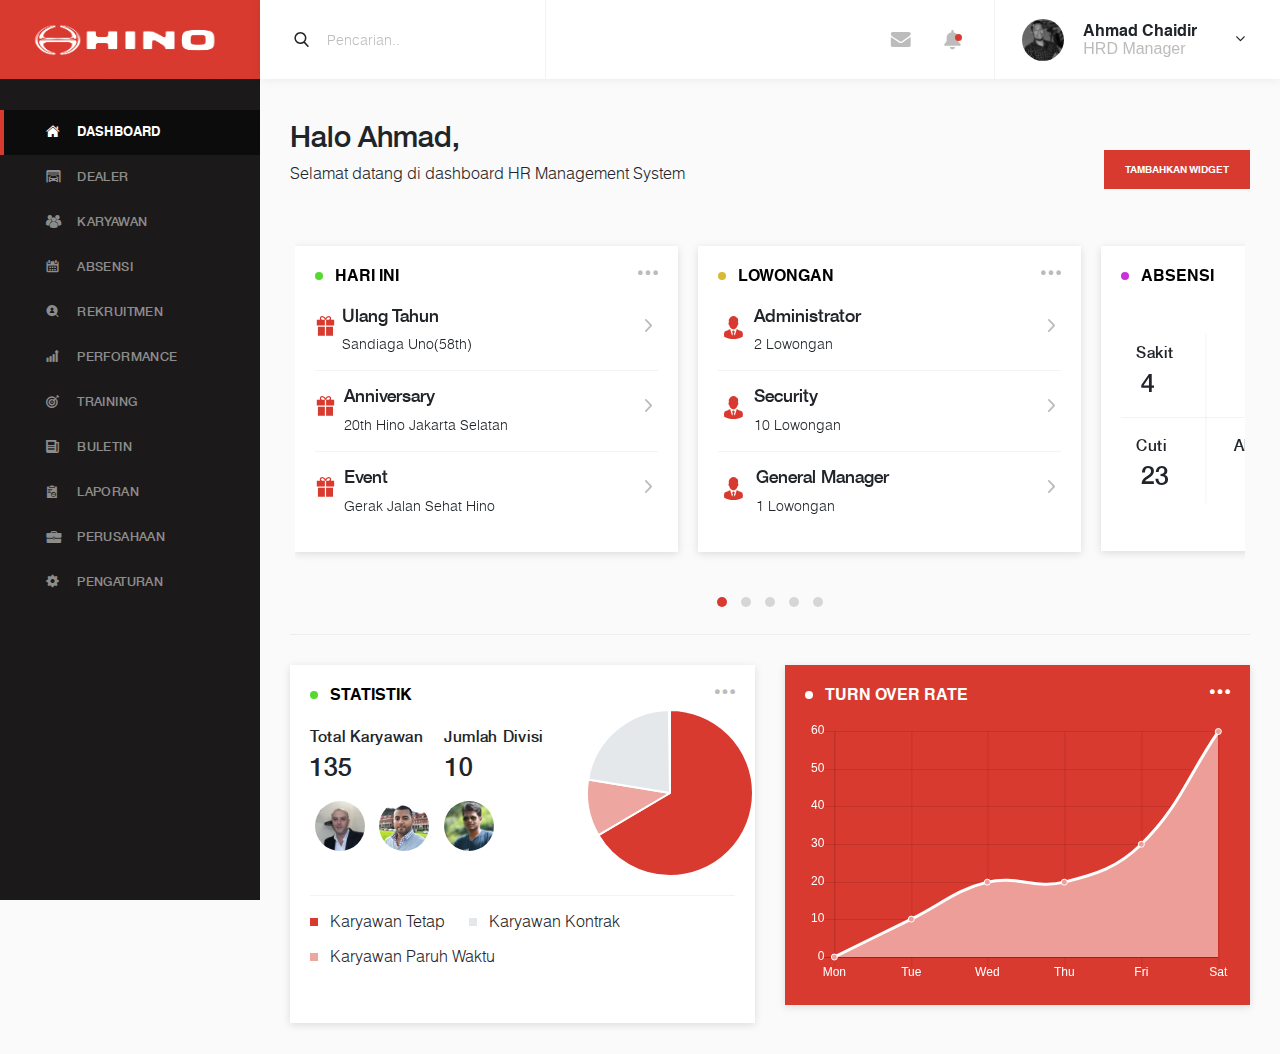
==== index.html @ 0cad71c5 "adding project" ====
<!DOCTYPE html>
<html lang="en">
<head>
    <meta charset="UTF-8">
    <meta name="viewport" content="width=device-width, initial-scale=1.0">
    <meta http-equiv="X-UA-Compatible" content="ie=edge">
    <title>Admin Panel | Hino</title>

    <!-- Fonts -->
    <link rel="stylesheet" href="fonts/fonttello/css/fontello.css">
    <link rel="stylesheet" href="fonts/helveticaBold/helveticabold.css">
    <link rel="stylesheet" href="fonts/helveticaMedium/helveticamedium.css">
    <link rel="stylesheet" href="fonts/helveticaLight/helveticalight.css">

    <!-- Style -->
    <link rel="stylesheet" href="vendor/font-awesome/css/font-awesome.min.css">
    <link rel="stylesheet" href="vendor/themify-icons/css/themify-icons.css">
    <link rel="stylesheet" href="vendor/bootstrap/css/bootstrap.min.css">
    <link rel="stylesheet" href="https://cdnjs.cloudflare.com/ajax/libs/OwlCarousel2/2.2.1/assets/owl.carousel.min.css">
    <link rel="stylesheet" href="https://cdnjs.cloudflare.com/ajax/libs/OwlCarousel2/2.2.1/assets/owl.theme.default.min.css">
    <link rel="stylesheet" href="css/style.css">
    
    <!-- JS -->
    <script src="vendor/jquery/jquery.min.js"></script>
    <script src="vendor/popper/popper.min.js"></script>
    <script src="vendor/bootstrap/js/bootstrap.min.js"></script>
    <script src="vendor/chartjs/Chart.bundle.min.js"></script>
    <script src="vendor/chartjs/Chart.min.js"></script>
    <script src="https://cdnjs.cloudflare.com/ajax/libs/OwlCarousel2/2.2.1/owl.carousel.min.js"></script>
    <script src="js/hino.js"></script>
    
</head>
<body>

    <!-- Sidebar -->

    <aside class="sidebar">
        <header class="sidebar-header">
            <span class="logo">
                <a href="#"><img src="img/logo.png" alt="logo"></a>
            </span>
        </header>
        
        <nav class="sidebar-navigation">
            <ul class="menu">

                <li class="menu-item ">
                    <a href="" class="menu-link active">
                        <span class="icon-dashboardicon-"></span>
                        <span class="title">Dashboard</span>
                    </a>
                </li>

                <li class="menu-item">
                    <a href="dealer.html" class="menu-link">
                        <span class="icon-dealericon-"></span>
                        <span class="title">Dealer</span>
                    </a>
                </li>

                <li class="menu-item">
                    <a href="karyawan.html" class="menu-link">
                        <span class="icon-karyawanicon-"></span>
                        <span class="title">Karyawan</span>
                    </a>
                </li>

                <li class="menu-item">
                    <a href="absensi.html" class="menu-link">
                        <span class="icon-absensiicon-"></span>
                        <span class="title">Absensi</span>
                    </a>
                </li>

                <li class="menu-item">
                    <a href="" class="menu-link">
                        <span class="icon-rekrutmenicon-"></span>
                        <span class="title">Rekruitmen</span>
                    </a>
                </li>

                <li class="menu-item">
                    <a href="" class="menu-link">
                        <span class="icon-performanceicon-"></span>
                        <span class="title">Performance</span>
                    </a>
                </li>

                <li class="menu-item">
                    <a href="training.html" class="menu-link">
                        <span class="icon-trainingicon-"></span>
                        <span class="title">Training</span>
                    </a>
                </li>

                <li class="menu-item">
                    <a href="" class="menu-link">
                        <span class="icon-buletinicon-"></span>
                        <span class="title">Buletin</span>
                    </a>
                </li>

                <li class="menu-item">
                    <a href="" class="menu-link">
                        <span class="icon-laporanicon-"></span>
                        <span class="title">Laporan</span>
                    </a>
                </li>

                <li class="menu-item">
                    <a href="" class="menu-link">
                        <span class="icon-perusahaanicon-"></span>
                        <span class="title">Perusahaan</span>
                    </a>
                </li>

                <li class="menu-item">
                    <a href="" class="menu-link">
                        <span class="icon-pengaturanicon-"></span>
                        <span class="title">Pengaturan</span>
                    </a>
                </li>
            </ul>
        </nav>
    </aside>
    <!-- END Sidebar -->

    <!-- Topbar -->
    <header class="topbar">

        <div class="topbar-left">
            <div class="topbar-search d-none d-md-block">
                <i class="searchicon-"></i>
                <input type="text" placeholder="Pencarian.." class="input-search">
            </div>
            <div class="topbar-divider"></div>
        </div>

        <div class="topbar-right">
            <!-- avatar -->
            <div class="box-avatar" style="cursor:pointer" onclick="toggleNav()">
                <!-- <span style="cursor:pointer" onclick="openNav()"></span> -->
                <img class="avatar" src="img/avatar/1.jpg" alt="...">
                <span class="avatar-name">Ahmad Chaidir</span>
                <span class="avatar-job">HRD Manager</span>
                
                <span class="topbar-btn" id="dropdownMenuButton" data-toggle="dropdown" aria-haspopup="true" aria-expanded="false">
                    <i class="fa fa-angle-down arrow"></i>
                </span>

            </div>

            <div class="topbar-divider"></div>            
            <ul class="topbar-btns">
                <!-- message -->
                <li class="dropdown">
                    <span class="topbar-btn" id="dropdownMenuButton" data-toggle="dropdown" aria-haspopup="true" aria-expanded="false">
                        <i class="icon-mailicon- icon-mail"></i>
                        <div class="dropdown-menu" aria-labelledby="dropdownMenuButton">
                            <a class="dropdown-item" href="#">Action</a>
                            <a class="dropdown-item" href="#">Another action</a>
                            <a class="dropdown-item" href="#">Something else here</a>
                        </div>
                    </span>
                </li>
                
                <!-- notif -->
                <li class="dropdown">
                    <span class="topbar-btn has-new " id="dropdownMenuButton" data-toggle="dropdown" aria-haspopup="true" aria-expanded="false">
                        <i class="icon-notificationicon- icon-notif"></i>
                        <div class="dropdown-menu" aria-labelledby="dropdownMenuButton">
                            <a class="dropdown-item" href="#">Action</a>
                            <a class="dropdown-item" href="#">Another action</a>
                            <a class="dropdown-item" href="#">Something else here</a>
                        </div>
                    </span>
                </li>
            </ul>
        </div>
    </header>
    <!-- END Topbar -->
    <!-- Main Container -->

    <main class="main-container">
        <div class="main-content">
            <div class="row">

                <div class="col-md-9">
                    <h1 class="title-name">Halo Ahmad,</h1>
                    <p class="title-welcome">Selamat datang di dashboard HR Management System</p>
                </div>
                <div class="col-md-3 text-right">
                    <button class="btn btn-w-md btn-danger ">Tambahkan Widget</button>
                </div>

            <div id="owl-demo" class="owl-carousel owl-theme variable-width">
                
                <div class="item" style="width:383px">
                    <div class="card">
                        <header class="card-header">
                            <h4 class="card-title">Hari Ini</h4>
                            <span class="dot-header-1"></span>
                            <ul class="card-controls">
                                <li class="dropdown">
                                    <a data-toggle="dropdown" href="#"><i class="ti-more-alt more-alt"></i></a>
                                </li>
                            </ul>
                        </header>

                        <div class="card-body">
                            
                            <div class="card-body-content flexbox">
                                <i class="icon-birthdayicon- icon-birthday"></i>
                                    <div class="title-content">
                                        <h4 class="title-event-content">Ulang Tahun</h4>
                                        <p class="title-name-content">Sandiaga Uno(58th)</p>
                                    </div>
                                    <div class="text-right">
                                        <i class="icon-arrowicon- arrow-icon"></i>
                                    </div>
                            </div>
                            <div class="divider-2"></div>

                            <div class="card-body-content flexbox">
                                <i class="icon-birthdayicon- icon-birthday"></i>
                                    <div class="title-content-2">
                                        <h4 class="title-event-content">Anniversary</h4>
                                        <p class="title-name-content">20th Hino Jakarta Selatan</p>
                                    </div>
                                    <div class="text-right">
                                        <i class="icon-arrowicon- arrow-icon"></i>
                                    </div>
                            </div>
                            <div class="divider-2"></div>

                            <div class="card-body-content flexbox">
                                <i class="icon-birthdayicon- icon-birthday"></i>
                                    <div class="title-content-3">
                                        <h4 class="title-event-content">Event</h4>
                                        <p class="title-name-content">Gerak Jalan Sehat Hino</p>
                                    </div>
                                    <div class="text-right">
                                        <i class="icon-arrowicon- arrow-icon"></i>
                                    </div>
                            </div>
                        </div>
                    </div>
                </div>

                <div class="item" style="width:383px">
                    <div class="card">
                        <header class="card-header">
                            <h4 class="card-title">Lowongan</h4>
                            <span class="dot-header-2"></span>
                            <ul class="card-controls">
                                <li class="dropdown">
                                    <a data-toggle="dropdown" href="#"><i class="ti-more-alt more-alt"></i></a>
                                </li>
                            </ul>
                        </header>
                        <div class="card-body">

                            <div class="card-body-content flexbox">
                                <i class="icon-humanicon- icon-admin"></i>
                                    <div class="title-content-4">
                                        <h4 class="title-event-content">Administrator</h4>
                                        <p class="title-name-content">2 Lowongan</p>
                                    </div>
                                    <div class="text-right">
                                        <i class="icon-arrowicon- arrow-icon"></i>
                                    </div>
                            </div>
                            <div class="divider-2"></div>

                            <div class="card-body-content flexbox">
                                <i class="icon-humanicon- icon-admin"></i>
                                    <div class="title-content-5">
                                        <h4 class="title-event-content">Security</h4>
                                        <p class="title-name-content">10 Lowongan</p>
                                    </div>
                                    <div class="text-right">
                                        <i class="icon-arrowicon- arrow-icon"></i>
                                    </div>
                            </div>
                            <div class="divider-2"></div>

                            <div class="card-body-content flexbox">
                                    <i class="icon-humanicon- icon-admin"></i>
                                        <div class="title-content-6">
                                            <h4 class="title-event-content">General Manager</h4>
                                            <p class="title-name-content">1 Lowongan</p>
                                        </div>
                                        <div class="text-right">
                                            <i class="icon-arrowicon- arrow-icon"></i>
                                        </div>
                                </div>

                        </div>
                    </div>
                </div>

                <div class="item" style="width:210px">
                    <div class="card">
                        <header class="card-header">
                            <h4 class="card-title">Absensi</h4>
                            <span class="dot-header-3"></span>
                            <ul class="card-controls">
                                <li class="dropdown">
                                    <a data-toggle="dropdown" href="#"><i class="ti-more-alt more-alt"></i></a>
                                </li>
                            </ul>
                        </header>

                        <div class="card-body">
                            <div class="content-absen">
                                <!-- up -->
                                    <div class="box-up">
                                        <p class="text-absen">Sakit</p>
                                        <p class="text-absen">Izin</p>
                                    </div>

                                    <div class="box-value">
                                        <h4 class="text-value">4</h4>
                                        <h4 class="text-value">9</h4>
                                    </div>

                                    <div class="border-1"></div>
                                    <div class="border-2"></div>
                                <!-- down -->
                                    <div class="box-up">
                                        <p class="text-absen">Cuti</p>
                                        <p class="text-absen">Alpha</p>
                                    </div>

                                    <div class="box-value">
                                        <h4 class="text-value">23</h4>
                                        <h4 class="text-value">0</h4>
                                    </div>

                                    
                                
                            </div>
                        </div>
                    </div>
                </div>

                <div class="item" style="width:383px">
                    <div class="card">
                        <header class="card-header">
                            <h4 class="card-title">Hari Ini</h4>
                            <span class="dot-header-1"></span>
                            <ul class="card-controls">
                                <li class="dropdown">
                                    <a data-toggle="dropdown" href="#"><i class="ti-more-alt more-alt"></i></a>
                                </li>
                            </ul>
                        </header>

                        <div class="card-body">
                            
                            <div class="card-body-content flexbox">
                                <i class="icon-birthdayicon- icon-birthday"></i>
                                    <div class="title-content">
                                        <h4 class="title-event-content">Ulang Tahun</h4>
                                        <p class="title-name-content">Sandiaga Uno(58th)</p>
                                    </div>
                                    <div class="text-right">
                                        <i class="icon-arrowicon- arrow-icon"></i>
                                    </div>
                            </div>
                            <div class="divider-2"></div>

                            <div class="card-body-content flexbox">
                                <i class="icon-birthdayicon- icon-birthday"></i>
                                    <div class="title-content-2">
                                        <h4 class="title-event-content">Anniversary</h4>
                                        <p class="title-name-content">20th Hino Jakarta Selatan</p>
                                    </div>
                                    <div class="text-right">
                                        <i class="icon-arrowicon- arrow-icon"></i>
                                    </div>
                            </div>
                            <div class="divider-2"></div>

                            <div class="card-body-content flexbox">
                                <i class="icon-birthdayicon- icon-birthday"></i>
                                    <div class="title-content-3">
                                        <h4 class="title-event-content">Event</h4>
                                        <p class="title-name-content">Gerak Jalan Sehat Hino</p>
                                    </div>
                                    <div class="text-right">
                                        <i class="icon-arrowicon- arrow-icon"></i>
                                    </div>
                            </div>
                        </div>
                    </div>
                </div>

                <div class="item" style="width:383px">
                        <div class="card">
                            <header class="card-header">
                                <h4 class="card-title">Lowongan</h4>
                                <span class="dot-header-2"></span>
                                <ul class="card-controls">
                                    <li class="dropdown">
                                        <a data-toggle="dropdown" href="#"><i class="ti-more-alt more-alt"></i></a>
                                    </li>
                                </ul>
                            </header>
                            <div class="card-body">
    
                                <div class="card-body-content flexbox">
                                    <i class="icon-humanicon- icon-admin"></i>
                                        <div class="title-content-4">
                                            <h4 class="title-event-content">Administrator</h4>
                                            <p class="title-name-content">2 Lowongan</p>
                                        </div>
                                        <div class="text-right">
                                            <i class="icon-arrowicon- arrow-icon"></i>
                                        </div>
                                </div>
                                <div class="divider-2"></div>
    
                                <div class="card-body-content flexbox">
                                    <i class="icon-humanicon- icon-admin"></i>
                                        <div class="title-content-5">
                                            <h4 class="title-event-content">Security</h4>
                                            <p class="title-name-content">10 Lowongan</p>
                                        </div>
                                        <div class="text-right">
                                            <i class="icon-arrowicon- arrow-icon"></i>
                                        </div>
                                </div>
                                <div class="divider-2"></div>
    
                                <div class="card-body-content flexbox">
                                        <i class="icon-humanicon- icon-admin"></i>
                                            <div class="title-content-6">
                                                <h4 class="title-event-content">General Manager</h4>
                                                <p class="title-name-content">1 Lowongan</p>
                                            </div>
                                            <div class="text-right">
                                                <i class="icon-arrowicon- arrow-icon"></i>
                                            </div>
                                    </div>
    
                            </div>
                        </div>
                    </div>


                    <div class="item" style="width:210px">
                        <div class="card">
                            <header class="card-header">
                                <h4 class="card-title">Absensi</h4>
                                <span class="dot-header-3"></span>
                                <ul class="card-controls">
                                    <li class="dropdown">
                                        <a data-toggle="dropdown" href="#"><i class="ti-more-alt more-alt"></i></a>
                                    </li>
                                </ul>
                            </header>
    
                            <div class="card-body">

                                <div class="content-absen">
                                    <!-- up -->
                                        <div class="box-up">
                                            <p class="text-absen">Sakit</p>
                                            <p class="text-absen">Izin</p>
                                        </div>
    
                                        <div class="box-value">
                                            <h4 class="text-value">4</h4>
                                            <h4 class="text-value">9</h4>
                                        </div>
    
                                        <div class="border-1"></div>
                                        <div class="border-2"></div>
                                    <!-- down -->
                                        <div class="box-up">
                                            <p class="text-absen">Cuti</p>
                                            <p class="text-absen">Alpha</p>
                                        </div>
    
                                        <div class="box-value">
                                            <h4 class="text-value">23</h4>
                                            <h4 class="text-value">0</h4>
                                        </div>
    
                                </div>
                                
                            </div>
                        </div>
                    </div>

            </div>

                <div class="col-lg-12">
                    <div class="divider"></div>
                </div>

                <!--
          |‒‒‒‒‒‒‒‒‒‒‒‒‒‒‒‒‒‒‒‒‒‒‒‒‒‒‒‒‒‒‒‒‒‒‒‒‒‒‒‒‒‒‒‒‒‒‒‒‒‒‒‒‒‒‒‒‒‒‒‒‒‒‒‒‒‒‒‒‒‒‒‒‒‒
          | Pie chart
          |‒‒‒‒‒‒‒‒‒‒‒‒‒‒‒‒‒‒‒‒‒‒‒‒‒‒‒‒‒‒‒‒‒‒‒‒‒‒‒‒‒‒‒‒‒‒‒‒‒‒‒‒‒‒‒‒‒‒‒‒‒‒‒‒‒‒‒‒‒‒‒‒‒‒
          !-->
          <div class="col-lg-6">
                <div class="card">
                    <header class="card-header">
                        <h4 class="card-title">Statistik</h4>
                        <span class="dot-header-1"></span>
                        <ul class="card-controls">
                            <li class="dropdown">
                                <a data-toggle="dropdown" href="#"><i class="ti-more-alt more-alt"></i></a>
                            </li>
                        </ul>
                    </header>
    
                <div class="card-body">
                    
                        <div class="content-stat">
                            <!-- up -->
                                <div class="box-stat">
                                    <p class="text-stat">Total Karyawan</p>
                                    <p class="text-stat">Jumlah Divisi</p>
                                </div>

                                <div class="box-value-stat">
                                    <h4 class="stat-value">135</h4>
                                    <h4 class="stat-value">10</h4>
                                    <canvas class="mx-auto" id="chart-pie" width="180" height="180"></canvas>
                                </div>
                                <img src="img/avatar/3.jpg" alt="" class="avatar-card">
                                <img src="img/avatar/4.jpg" alt="" class="avatar-card">
                                <img src="img/avatar/2.jpg" alt="" class="avatar-card">          
                        </div>
                        
                        <div class="divider-3"></div>
                        <div class="stat-footer">
                            <span class="dot-header-5"></span> <span class="text-footer-stat">Karyawan Tetap</span>
                            <span class="dot-header-7"></span> <span class="text-footer-stat">Karyawan Kontrak</span>
                        
                            <p class="dot-header-6"></p> <p class="text-footer-stat-2">Karyawan Paruh Waktu</p>
                        </div>
                        

                </div>
            </div>
        </div>

        <div class="col-lg-6">
            <div class="card card-inverse card-danger">
                <header class="card-header">
                    <h4 class="card-title">Turn Over Rate</h4>
                    <span class="dot-header-4"></span>
                    <ul class="card-controls">
                        <li class="dropdown">
                            <a data-toggle="dropdown" href="#"><i class="ti-more-alt more-alt"></i></a>
                        </li>
                    </ul>
                </header>

                <div class="card-body">
                <canvas id="chart-area-1" width="408" height="250"></canvas>
                </div>
            </div>
        </div>

        <div class="col-md-6">
        <div id="mySidenav" class="sidenav">
            <!-- <a href="javascript:void(0)" class="closebtn" onclick="closeNav()">&times;</a> -->
           
                <div class="header-action clean-padding border-bottom">
                    <nav class="nav">
                        <a class="nav-link nav-link-qv" href="#">Tugas</a>
                        <a class="nav-link nav-link-qv active" href="#">Riwayat</a>
                    </nav>
                </div>

                <div class="content-qv">
                    <img src="img/avatar/3.jpg" alt="" class="avatar-card">
                    <span>Muhammad<span>mengajukan</span></span>
                    <p>2 jam lalu</p>
                </div>
        </div>
    </div>
          

            </div>
        </div>
    </main>

    

    <!-- End Container -->

    <script>

        // ==============================================
        // Pie chart
        //
        new Chart($("#chart-pie"), {
          type: 'pie',

          // Data
          //
          data: {
            datasets: [
              {
                data: [300, 50, 100],
                backgroundColor: [
                  '#d93a2f',
                  '#eea6a1',
                  '#e5e8eb'
                ]
              }]
          },

          // Options
          //
          options: {
            responsive: false
          }
        });

        // ==============================================
        // Area chart 1
        //
        new Chart($("#chart-area-1"), {
          type: 'line',

          // Data
          //
          data: {
            labels: ["Mon", "Tue", "Wed", "Thu", "Fri", "Sat"],
            
            datasets: [
              {
                label: "Revenue",
                backgroundColor: "#ed9e99",
                borderWidth: 0,
                borderColor: "#fff",
                data: [0, 10, 20, 20, 30, 60]
              }
            ]
          },

          // Options
          //
          options: {
            legend: {
              display: false
            },
            scales: {
            yAxes: [{
                ticks: {
                    beginAtZero:true,
                    fontColor: 'white'
                },
            }],
          xAxes: [{
                ticks: {
                    fontColor: 'white'
                },
            }]
        } 
          }
        });
    
    </script>

<script>
    // function openNav() {
    //     document.getElementById("mySidenav").style.right = "0";
    // }
    
    // function closeNav() {
    //     document.getElementById("mySidenav").style.right = "-284px";
    // }
    function toggleNav(){
        var target = $('.sidenav');
        if(target.hasClass('open')){
            target.removeClass('open');
        }else{
            target.addClass('open');
        }
    }
    </script>
</body>
</html>
---- fonts/fonttello/css/fontello.css ----
@font-face {
  font-family: 'fontello';
  src: url('../font/fontello.eot?33341212');
  src: url('../font/fontello.eot?33341212#iefix') format('embedded-opentype'),
       url('../font/fontello.woff2?33341212') format('woff2'),
       url('../font/fontello.woff?33341212') format('woff'),
       url('../font/fontello.ttf?33341212') format('truetype'),
       url('../font/fontello.svg?33341212#fontello') format('svg');
  font-weight: normal;
  font-style: normal;
}
/* Chrome hack: SVG is rendered more smooth in Windozze. 100% magic, uncomment if you need it. */
/* Note, that will break hinting! In other OS-es font will be not as sharp as it could be */
/*
@media screen and (-webkit-min-device-pixel-ratio:0) {
  @font-face {
    font-family: 'fontello';
    src: url('../font/fontello.svg?33341212#fontello') format('svg');
  }
}
*/
 
 [class$="icon-"]:before, [class*="icon- "]:before {
  font-family: "fontello";
  font-style: normal;
  font-weight: normal;
  speak: none;
 
  display: inline-block;
  text-decoration: inherit;
  width: 1em;
  margin-right: .2em;
  text-align: center;
  /* opacity: .8; */
 
  /* For safety - reset parent styles, that can break glyph codes*/
  font-variant: normal;
  text-transform: none;
 
  /* fix buttons height, for twitter bootstrap */
  line-height: 1em;
 
  /* Animation center compensation - margins should be symmetric */
  /* remove if not needed */
  margin-left: .2em;
 
  /* you can be more comfortable with increased icons size */
  /* font-size: 120%; */
 
  /* Font smoothing. That was taken from TWBS */
  -webkit-font-smoothing: antialiased;
  -moz-osx-font-smoothing: grayscale;
 
  /* Uncomment for 3D effect */
  /* text-shadow: 1px 1px 1px rgba(127, 127, 127, 0.3); */
}
 
.icon-arrowdownicon-:before { content: '\e800'; } /* '' */
.icon-filtericon-:before { content: '\e801'; } /* '' */
.icon-humanicon-:before { content: '\e802'; } /* '' */
.icon-buletinicon-:before { content: '\e803'; } /* '' */
.icon-dashboardicon-:before { content: '\e804'; } /* '' */
.icon-birthdayicon-:before { content: '\e805'; } /* '' */
.icon-moreicon-:before { content: '\e806'; } /* '' */
.icon-performanceicon-:before { content: '\e807'; } /* '' */
.icon-pengaturanicon-:before { content: '\e808'; } /* '' */
.icon-perusahaanicon-:before { content: '\e809'; } /* '' */
.icon-trainingicon-:before { content: '\e80a'; } /* '' */
.icon-notificationicon-:before { content: '\e80b'; } /* '' */
.searchicon-:before { content: '\e80c'; } /* '' */
.icon-arrowicon-:before { content: '\e80d'; } /* '' */
.icon-karyawanicon-:before { content: '\e80e'; } /* '' */
.icon-mailicon-:before { content: '\e80f'; } /* '' */
.icon-rekrutmenicon-:before { content: '\e810'; } /* '' */
.icon-eventicon-:before { content: '\e811'; } /* '' */
.icon-absensiicon-:before { content: '\e812'; } /* '' */
.icon-laporanicon-:before { content: '\e813'; } /* '' */
.icon-dealericon-:before { content: '\e814'; } /* '' */
---- fonts/helveticaBold/helveticabold.css ----
/*! Generated by Font Squirrel (https://www.fontsquirrel.com) on February 13, 2018 */



@font-face {
    font-family: 'helvetica-bold';
    src: url('helvetica-bold-webfont.eot');
    src: url('helvetica-bold-webfont.eot?#iefix') format('embedded-opentype'),
         url('helvetica-bold-webfont.woff2') format('woff2'),
         url('helvetica-bold-webfont.woff') format('woff'),
         url('helvetica-bold-webfont.ttf') format('truetype'),
         url('helvetica-bold-webfont.svg#helveticabold') format('svg');
    font-weight: bold;
    font-style: normal;

}
---- fonts/helveticaMedium/helveticamedium.css ----
/*! Generated by Font Squirrel (https://www.fontsquirrel.com) on February 13, 2018 */



@font-face {
    font-family: 'helvetica_medium';
    src: url('helvmn-webfont.eot');
    src: url('helvmn-webfont.eot?#iefix') format('embedded-opentype'),
         url('helvmn-webfont.woff2') format('woff2'),
         url('helvmn-webfont.woff') format('woff'),
         url('helvmn-webfont.ttf') format('truetype'),
         url('helvmn-webfont.svg#helvetica_mediumregular') format('svg');
    font-weight: normal;
    font-style: normal;

}
---- fonts/helveticaLight/helveticalight.css ----
/*! Generated by Font Squirrel (https://www.fontsquirrel.com) on February 14, 2018 */



@font-face {
    font-family: 'helvetica_light';
    src: url('helvetica-light-webfont.eot');
    src: url('helvetica-light-webfont.eot?#iefix') format('embedded-opentype'),
         url('helvetica-light-webfont.woff2') format('woff2'),
         url('helvetica-light-webfont.woff') format('woff'),
         url('helvetica-light-webfont.ttf') format('truetype'),
         url('helvetica-light-webfont.svg#helvetica_lightregular') format('svg');
    font-weight: normal;
    font-style: normal;

}
---- vendor/themify-icons/css/themify-icons.css ----
@font-face {
	font-family: 'themify';
	src:url('../fonts/themify.eot?-fvbane');
	src:url('../fonts/themify.eot?#iefix-fvbane') format('embedded-opentype'),
		url('../fonts/themify.woff?-fvbane') format('woff'),
		url('../fonts/themify.ttf?-fvbane') format('truetype'),
		url('../fonts/themify.svg?-fvbane#themify') format('svg');
	font-weight: normal;
	font-style: normal;
}

[class^="ti-"], [class*=" ti-"] {
	font-family: 'themify';
	speak: none;
	font-style: normal;
	font-weight: normal;
	font-variant: normal;
	text-transform: none;
	line-height: 1;

	/* Better Font Rendering =========== */
	-webkit-font-smoothing: antialiased;
	-moz-osx-font-smoothing: grayscale;
}

.ti-wand:before {
	content: "\e600";
}
.ti-volume:before {
	content: "\e601";
}
.ti-user:before {
	content: "\e602";
}
.ti-unlock:before {
	content: "\e603";
}
.ti-unlink:before {
	content: "\e604";
}
.ti-trash:before {
	content: "\e605";
}
.ti-thought:before {
	content: "\e606";
}
.ti-target:before {
	content: "\e607";
}
.ti-tag:before {
	content: "\e608";
}
.ti-tablet:before {
	content: "\e609";
}
.ti-star:before {
	content: "\e60a";
}
.ti-spray:before {
	content: "\e60b";
}
.ti-signal:before {
	content: "\e60c";
}
.ti-shopping-cart:before {
	content: "\e60d";
}
.ti-shopping-cart-full:before {
	content: "\e60e";
}
.ti-settings:before {
	content: "\e60f";
}
.ti-search:before {
	content: "\e610";
}
.ti-zoom-in:before {
	content: "\e611";
}
.ti-zoom-out:before {
	content: "\e612";
}
.ti-cut:before {
	content: "\e613";
}
.ti-ruler:before {
	content: "\e614";
}
.ti-ruler-pencil:before {
	content: "\e615";
}
.ti-ruler-alt:before {
	content: "\e616";
}
.ti-bookmark:before {
	content: "\e617";
}
.ti-bookmark-alt:before {
	content: "\e618";
}
.ti-reload:before {
	content: "\e619";
}
.ti-plus:before {
	content: "\e61a";
}
.ti-pin:before {
	content: "\e61b";
}
.ti-pencil:before {
	content: "\e61c";
}
.ti-pencil-alt:before {
	content: "\e61d";
}
.ti-paint-roller:before {
	content: "\e61e";
}
.ti-paint-bucket:before {
	content: "\e61f";
}
.ti-na:before {
	content: "\e620";
}
.ti-mobile:before {
	content: "\e621";
}
.ti-minus:before {
	content: "\e622";
}
.ti-medall:before {
	content: "\e623";
}
.ti-medall-alt:before {
	content: "\e624";
}
.ti-marker:before {
	content: "\e625";
}
.ti-marker-alt:before {
	content: "\e626";
}
.ti-arrow-up:before {
	content: "\e627";
}
.ti-arrow-right:before {
	content: "\e628";
}
.ti-arrow-left:before {
	content: "\e629";
}
.ti-arrow-down:before {
	content: "\e62a";
}
.ti-lock:before {
	content: "\e62b";
}
.ti-location-arrow:before {
	content: "\e62c";
}
.ti-link:before {
	content: "\e62d";
}
.ti-layout:before {
	content: "\e62e";
}
.ti-layers:before {
	content: "\e62f";
}
.ti-layers-alt:before {
	content: "\e630";
}
.ti-key:before {
	content: "\e631";
}
.ti-import:before {
	content: "\e632";
}
.ti-image:before {
	content: "\e633";
}
.ti-heart:before {
	content: "\e634";
}
.ti-heart-broken:before {
	content: "\e635";
}
.ti-hand-stop:before {
	content: "\e636";
}
.ti-hand-open:before {
	content: "\e637";
}
.ti-hand-drag:before {
	content: "\e638";
}
.ti-folder:before {
	content: "\e639";
}
.ti-flag:before {
	content: "\e63a";
}
.ti-flag-alt:before {
	content: "\e63b";
}
.ti-flag-alt-2:before {
	content: "\e63c";
}
.ti-eye:before {
	content: "\e63d";
}
.ti-export:before {
	content: "\e63e";
}
.ti-exchange-vertical:before {
	content: "\e63f";
}
.ti-desktop:before {
	content: "\e640";
}
.ti-cup:before {
	content: "\e641";
}
.ti-crown:before {
	content: "\e642";
}
.ti-comments:before {
	content: "\e643";
}
.ti-comment:before {
	content: "\e644";
}
.ti-comment-alt:before {
	content: "\e645";
}
.ti-close:before {
	content: "\e646";
}
.ti-clip:before {
	content: "\e647";
}
.ti-angle-up:before {
	content: "\e648";
}
.ti-angle-right:before {
	content: "\e649";
}
.ti-angle-left:before {
	content: "\e64a";
}
.ti-angle-down:before {
	content: "\e64b";
}
.ti-check:before {
	content: "\e64c";
}
.ti-check-box:before {
	content: "\e64d";
}
.ti-camera:before {
	content: "\e64e";
}
.ti-announcement:before {
	content: "\e64f";
}
.ti-brush:before {
	content: "\e650";
}
.ti-briefcase:before {
	content: "\e651";
}
.ti-bolt:before {
	content: "\e652";
}
.ti-bolt-alt:before {
	content: "\e653";
}
.ti-blackboard:before {
	content: "\e654";
}
.ti-bag:before {
	content: "\e655";
}
.ti-move:before {
	content: "\e656";
}
.ti-arrows-vertical:before {
	content: "\e657";
}
.ti-arrows-horizontal:before {
	content: "\e658";
}
.ti-fullscreen:before {
	content: "\e659";
}
.ti-arrow-top-right:before {
	content: "\e65a";
}
.ti-arrow-top-left:before {
	content: "\e65b";
}
.ti-arrow-circle-up:before {
	content: "\e65c";
}
.ti-arrow-circle-right:before {
	content: "\e65d";
}
.ti-arrow-circle-left:before {
	content: "\e65e";
}
.ti-arrow-circle-down:before {
	content: "\e65f";
}
.ti-angle-double-up:before {
	content: "\e660";
}
.ti-angle-double-right:before {
	content: "\e661";
}
.ti-angle-double-left:before {
	content: "\e662";
}
.ti-angle-double-down:before {
	content: "\e663";
}
.ti-zip:before {
	content: "\e664";
}
.ti-world:before {
	content: "\e665";
}
.ti-wheelchair:before {
	content: "\e666";
}
.ti-view-list:before {
	content: "\e667";
}
.ti-view-list-alt:before {
	content: "\e668";
}
.ti-view-grid:before {
	content: "\e669";
}
.ti-uppercase:before {
	content: "\e66a";
}
.ti-upload:before {
	content: "\e66b";
}
.ti-underline:before {
	content: "\e66c";
}
.ti-truck:before {
	content: "\e66d";
}
.ti-timer:before {
	content: "\e66e";
}
.ti-ticket:before {
	content: "\e66f";
}
.ti-thumb-up:before {
	content: "\e670";
}
.ti-thumb-down:before {
	content: "\e671";
}
.ti-text:before {
	content: "\e672";
}
.ti-stats-up:before {
	content: "\e673";
}
.ti-stats-down:before {
	content: "\e674";
}
.ti-split-v:before {
	content: "\e675";
}
.ti-split-h:before {
	content: "\e676";
}
.ti-smallcap:before {
	content: "\e677";
}
.ti-shine:before {
	content: "\e678";
}
.ti-shift-right:before {
	content: "\e679";
}
.ti-shift-left:before {
	content: "\e67a";
}
.ti-shield:before {
	content: "\e67b";
}
.ti-notepad:before {
	content: "\e67c";
}
.ti-server:before {
	content: "\e67d";
}
.ti-quote-right:before {
	content: "\e67e";
}
.ti-quote-left:before {
	content: "\e67f";
}
.ti-pulse:before {
	content: "\e680";
}
.ti-printer:before {
	content: "\e681";
}
.ti-power-off:before {
	content: "\e682";
}
.ti-plug:before {
	content: "\e683";
}
.ti-pie-chart:before {
	content: "\e684";
}
.ti-paragraph:before {
	content: "\e685";
}
.ti-panel:before {
	content: "\e686";
}
.ti-package:before {
	content: "\e687";
}
.ti-music:before {
	content: "\e688";
}
.ti-music-alt:before {
	content: "\e689";
}
.ti-mouse:before {
	content: "\e68a";
}
.ti-mouse-alt:before {
	content: "\e68b";
}
.ti-money:before {
	content: "\e68c";
}
.ti-microphone:before {
	content: "\e68d";
}
.ti-menu:before {
	content: "\e68e";
}
.ti-menu-alt:before {
	content: "\e68f";
}
.ti-map:before {
	content: "\e690";
}
.ti-map-alt:before {
	content: "\e691";
}
.ti-loop:before {
	content: "\e692";
}
.ti-location-pin:before {
	content: "\e693";
}
.ti-list:before {
	content: "\e694";
}
.ti-light-bulb:before {
	content: "\e695";
}
.ti-Italic:before {
	content: "\e696";
}
.ti-info:before {
	content: "\e697";
}
.ti-infinite:before {
	content: "\e698";
}
.ti-id-badge:before {
	content: "\e699";
}
.ti-hummer:before {
	content: "\e69a";
}
.ti-home:before {
	content: "\e69b";
}
.ti-help:before {
	content: "\e69c";
}
.ti-headphone:before {
	content: "\e69d";
}
.ti-harddrives:before {
	content: "\e69e";
}
.ti-harddrive:before {
	content: "\e69f";
}
.ti-gift:before {
	content: "\e6a0";
}
.ti-game:before {
	content: "\e6a1";
}
.ti-filter:before {
	content: "\e6a2";
}
.ti-files:before {
	content: "\e6a3";
}
.ti-file:before {
	content: "\e6a4";
}
.ti-eraser:before {
	content: "\e6a5";
}
.ti-envelope:before {
	content: "\e6a6";
}
.ti-download:before {
	content: "\e6a7";
}
.ti-direction:before {
	content: "\e6a8";
}
.ti-direction-alt:before {
	content: "\e6a9";
}
.ti-dashboard:before {
	content: "\e6aa";
}
.ti-control-stop:before {
	content: "\e6ab";
}
.ti-control-shuffle:before {
	content: "\e6ac";
}
.ti-control-play:before {
	content: "\e6ad";
}
.ti-control-pause:before {
	content: "\e6ae";
}
.ti-control-forward:before {
	content: "\e6af";
}
.ti-control-backward:before {
	content: "\e6b0";
}
.ti-cloud:before {
	content: "\e6b1";
}
.ti-cloud-up:before {
	content: "\e6b2";
}
.ti-cloud-down:before {
	content: "\e6b3";
}
.ti-clipboard:before {
	content: "\e6b4";
}
.ti-car:before {
	content: "\e6b5";
}
.ti-calendar:before {
	content: "\e6b6";
}
.ti-book:before {
	content: "\e6b7";
}
.ti-bell:before {
	content: "\e6b8";
}
.ti-basketball:before {
	content: "\e6b9";
}
.ti-bar-chart:before {
	content: "\e6ba";
}
.ti-bar-chart-alt:before {
	content: "\e6bb";
}
.ti-back-right:before {
	content: "\e6bc";
}
.ti-back-left:before {
	content: "\e6bd";
}
.ti-arrows-corner:before {
	content: "\e6be";
}
.ti-archive:before {
	content: "\e6bf";
}
.ti-anchor:before {
	content: "\e6c0";
}
.ti-align-right:before {
	content: "\e6c1";
}
.ti-align-left:before {
	content: "\e6c2";
}
.ti-align-justify:before {
	content: "\e6c3";
}
.ti-align-center:before {
	content: "\e6c4";
}
.ti-alert:before {
	content: "\e6c5";
}
.ti-alarm-clock:before {
	content: "\e6c6";
}
.ti-agenda:before {
	content: "\e6c7";
}
.ti-write:before {
	content: "\e6c8";
}
.ti-window:before {
	content: "\e6c9";
}
.ti-widgetized:before {
	content: "\e6ca";
}
.ti-widget:before {
	content: "\e6cb";
}
.ti-widget-alt:before {
	content: "\e6cc";
}
.ti-wallet:before {
	content: "\e6cd";
}
.ti-video-clapper:before {
	content: "\e6ce";
}
.ti-video-camera:before {
	content: "\e6cf";
}
.ti-vector:before {
	content: "\e6d0";
}
.ti-themify-logo:before {
	content: "\e6d1";
}
.ti-themify-favicon:before {
	content: "\e6d2";
}
.ti-themify-favicon-alt:before {
	content: "\e6d3";
}
.ti-support:before {
	content: "\e6d4";
}
.ti-stamp:before {
	content: "\e6d5";
}
.ti-split-v-alt:before {
	content: "\e6d6";
}
.ti-slice:before {
	content: "\e6d7";
}
.ti-shortcode:before {
	content: "\e6d8";
}
.ti-shift-right-alt:before {
	content: "\e6d9";
}
.ti-shift-left-alt:before {
	content: "\e6da";
}
.ti-ruler-alt-2:before {
	content: "\e6db";
}
.ti-receipt:before {
	content: "\e6dc";
}
.ti-pin2:before {
	content: "\e6dd";
}
.ti-pin-alt:before {
	content: "\e6de";
}
.ti-pencil-alt2:before {
	content: "\e6df";
}
.ti-palette:before {
	content: "\e6e0";
}
.ti-more:before {
	content: "\e6e1";
}
.ti-more-alt:before {
	content: "\e6e2";
}
.ti-microphone-alt:before {
	content: "\e6e3";
}
.ti-magnet:before {
	content: "\e6e4";
}
.ti-line-double:before {
	content: "\e6e5";
}
.ti-line-dotted:before {
	content: "\e6e6";
}
.ti-line-dashed:before {
	content: "\e6e7";
}
.ti-layout-width-full:before {
	content: "\e6e8";
}
.ti-layout-width-default:before {
	content: "\e6e9";
}
.ti-layout-width-default-alt:before {
	content: "\e6ea";
}
.ti-layout-tab:before {
	content: "\e6eb";
}
.ti-layout-tab-window:before {
	content: "\e6ec";
}
.ti-layout-tab-v:before {
	content: "\e6ed";
}
.ti-layout-tab-min:before {
	content: "\e6ee";
}
.ti-layout-slider:before {
	content: "\e6ef";
}
.ti-layout-slider-alt:before {
	content: "\e6f0";
}
.ti-layout-sidebar-right:before {
	content: "\e6f1";
}
.ti-layout-sidebar-none:before {
	content: "\e6f2";
}
.ti-layout-sidebar-left:before {
	content: "\e6f3";
}
.ti-layout-placeholder:before {
	content: "\e6f4";
}
.ti-layout-menu:before {
	content: "\e6f5";
}
.ti-layout-menu-v:before {
	content: "\e6f6";
}
.ti-layout-menu-separated:before {
	content: "\e6f7";
}
.ti-layout-menu-full:before {
	content: "\e6f8";
}
.ti-layout-media-right-alt:before {
	content: "\e6f9";
}
.ti-layout-media-right:before {
	content: "\e6fa";
}
.ti-layout-media-overlay:before {
	content: "\e6fb";
}
.ti-layout-media-overlay-alt:before {
	content: "\e6fc";
}
.ti-layout-media-overlay-alt-2:before {
	content: "\e6fd";
}
.ti-layout-media-left-alt:before {
	content: "\e6fe";
}
.ti-layout-media-left:before {
	content: "\e6ff";
}
.ti-layout-media-center-alt:before {
	content: "\e700";
}
.ti-layout-media-center:before {
	content: "\e701";
}
.ti-layout-list-thumb:before {
	content: "\e702";
}
.ti-layout-list-thumb-alt:before {
	content: "\e703";
}
.ti-layout-list-post:before {
	content: "\e704";
}
.ti-layout-list-large-image:before {
	content: "\e705";
}
.ti-layout-line-solid:before {
	content: "\e706";
}
.ti-layout-grid4:before {
	content: "\e707";
}
.ti-layout-grid3:before {
	content: "\e708";
}
.ti-layout-grid2:before {
	content: "\e709";
}
.ti-layout-grid2-thumb:before {
	content: "\e70a";
}
.ti-layout-cta-right:before {
	content: "\e70b";
}
.ti-layout-cta-left:before {
	content: "\e70c";
}
.ti-layout-cta-center:before {
	content: "\e70d";
}
.ti-layout-cta-btn-right:before {
	content: "\e70e";
}
.ti-layout-cta-btn-left:before {
	content: "\e70f";
}
.ti-layout-column4:before {
	content: "\e710";
}
.ti-layout-column3:before {
	content: "\e711";
}
.ti-layout-column2:before {
	content: "\e712";
}
.ti-layout-accordion-separated:before {
	content: "\e713";
}
.ti-layout-accordion-merged:before {
	content: "\e714";
}
.ti-layout-accordion-list:before {
	content: "\e715";
}
.ti-ink-pen:before {
	content: "\e716";
}
.ti-info-alt:before {
	content: "\e717";
}
.ti-help-alt:before {
	content: "\e718";
}
.ti-headphone-alt:before {
	content: "\e719";
}
.ti-hand-point-up:before {
	content: "\e71a";
}
.ti-hand-point-right:before {
	content: "\e71b";
}
.ti-hand-point-left:before {
	content: "\e71c";
}
.ti-hand-point-down:before {
	content: "\e71d";
}
.ti-gallery:before {
	content: "\e71e";
}
.ti-face-smile:before {
	content: "\e71f";
}
.ti-face-sad:before {
	content: "\e720";
}
.ti-credit-card:before {
	content: "\e721";
}
.ti-control-skip-forward:before {
	content: "\e722";
}
.ti-control-skip-backward:before {
	content: "\e723";
}
.ti-control-record:before {
	content: "\e724";
}
.ti-control-eject:before {
	content: "\e725";
}
.ti-comments-smiley:before {
	content: "\e726";
}
.ti-brush-alt:before {
	content: "\e727";
}
.ti-youtube:before {
	content: "\e728";
}
.ti-vimeo:before {
	content: "\e729";
}
.ti-twitter:before {
	content: "\e72a";
}
.ti-time:before {
	content: "\e72b";
}
.ti-tumblr:before {
	content: "\e72c";
}
.ti-skype:before {
	content: "\e72d";
}
.ti-share:before {
	content: "\e72e";
}
.ti-share-alt:before {
	content: "\e72f";
}
.ti-rocket:before {
	content: "\e730";
}
.ti-pinterest:before {
	content: "\e731";
}
.ti-new-window:before {
	content: "\e732";
}
.ti-microsoft:before {
	content: "\e733";
}
.ti-list-ol:before {
	content: "\e734";
}
.ti-linkedin:before {
	content: "\e735";
}
.ti-layout-sidebar-2:before {
	content: "\e736";
}
.ti-layout-grid4-alt:before {
	content: "\e737";
}
.ti-layout-grid3-alt:before {
	content: "\e738";
}
.ti-layout-grid2-alt:before {
	content: "\e739";
}
.ti-layout-column4-alt:before {
	content: "\e73a";
}
.ti-layout-column3-alt:before {
	content: "\e73b";
}
.ti-layout-column2-alt:before {
	content: "\e73c";
}
.ti-instagram:before {
	content: "\e73d";
}
.ti-google:before {
	content: "\e73e";
}
.ti-github:before {
	content: "\e73f";
}
.ti-flickr:before {
	content: "\e740";
}
.ti-facebook:before {
	content: "\e741";
}
.ti-dropbox:before {
	content: "\e742";
}
.ti-dribbble:before {
	content: "\e743";
}
.ti-apple:before {
	content: "\e744";
}
.ti-android:before {
	content: "\e745";
}
.ti-save:before {
	content: "\e746";
}
.ti-save-alt:before {
	content: "\e747";
}
.ti-yahoo:before {
	content: "\e748";
}
.ti-wordpress:before {
	content: "\e749";
}
.ti-vimeo-alt:before {
	content: "\e74a";
}
.ti-twitter-alt:before {
	content: "\e74b";
}
.ti-tumblr-alt:before {
	content: "\e74c";
}
.ti-trello:before {
	content: "\e74d";
}
.ti-stack-overflow:before {
	content: "\e74e";
}
.ti-soundcloud:before {
	content: "\e74f";
}
.ti-sharethis:before {
	content: "\e750";
}
.ti-sharethis-alt:before {
	content: "\e751";
}
.ti-reddit:before {
	content: "\e752";
}
.ti-pinterest-alt:before {
	content: "\e753";
}
.ti-microsoft-alt:before {
	content: "\e754";
}
.ti-linux:before {
	content: "\e755";
}
.ti-jsfiddle:before {
	content: "\e756";
}
.ti-joomla:before {
	content: "\e757";
}
.ti-html5:before {
	content: "\e758";
}
.ti-flickr-alt:before {
	content: "\e759";
}
.ti-email:before {
	content: "\e75a";
}
.ti-drupal:before {
	content: "\e75b";
}
.ti-dropbox-alt:before {
	content: "\e75c";
}
.ti-css3:before {
	content: "\e75d";
}
.ti-rss:before {
	content: "\e75e";
}
.ti-rss-alt:before {
	content: "\e75f";
}
---- css/style.css ----
* {
    box-sizing: border-box;
}

body {
    margin: 0;
    padding: 0;
    background-color: #fafafa;
    -webkit-font-smoothing: antialiased;
    -moz-osx-font-smoothing: grayscale;
}

a:hover {
    text-decoration: none;
}




body .topbar + .main-container, 
body .topbar + main {
    padding-top: 120px;
}


/* sidebar */
.sidebar {
    position: fixed;
    top: 0;
    bottom: 0;
    width: 260px;
    background-color: #1b1919;
    white-space: nowrap;
    display: -webkit-box;
    display: flex;
    overflow: hidden;
    flex-direction: column;
    font-family: "helvetica_medium";
}
.sidebar-header {
    background-color: #d93a2f;
    padding: 0 5px;
    display: -webkit-box;
    display: flex;
    -webkit-box-align: center;
    align-items: center;
    position: absolute;
}
.sidebar-header .logo {
    width: 80%;
    height: auto;
}
.sidebar-header .logo img {
    width: 100%;
    height: auto;
    padding: 4px 0;
    margin: 0px 20px;
}

.sidebar-navigation {
    position: relative;
    top: 110px;
}
.sidebar-navigation .menu {
    padding: 0;
    list-style: none;
    text-transform: uppercase;
}
.sidebar-navigation .menu-link {
    text-decoration: none;
    height: 45px;
    padding: 0 35px;
    display: flex;
    color: #8d8c8c;
    position: relative;
    font-size: 13px;
    letter-spacing: .4px;
}
.sidebar-navigation .menu-link:hover {
    background-color: #0d0c0c;
    transition: all ease-in .3s;
}
.sidebar-navigation .menu-link>* {
    margin: 12px 8px;
}
.sidebar-navigation ul li a.active {
    background-color: #0d0c0c;
    color: #fff;
    font-family: 'helvetica-bold';
}
.sidebar-navigation ul li a.active:before {
	content: '';
	position: absolute;
	width: 4px;
	height: 100%;
	top: 0;
	left: 0;
    background-color: #d93a2f;
}

/* Top Bar */

.topbar {  
    height: 79px;
    background-color: #fff;
    display: flex;
    position: fixed;
    top: 0;
    left: 0;
    right: 0;
    z-index: 50;
    -webkit-box-pack: justify;
    justify-content: space-between;
    -webkit-box-align: center;
    align-items: center;
    -webkit-box-shadow: 0px 0 10px rgba(0,0,0,0.08);
    box-shadow: 0px 0 10px rgba(0,0,0,0.08);
}
.sidebar ~ .topbar,
.sidebar ~ main {
    margin-left: 260px;
    padding: 0 30px;
}

.topbar-left {
    display: -webkit-box;
    display: flex;
    -webkit-box-align: center;
    align-items: center;
}
.topbar-search {
    padding-right: 40px;
}
.input-search {
    border: none;
    font-family: "helvetica_light";
    font-size: 14px;
    padding: 0 10px;
    color: #bcbcbc;
}
textarea:focus, input:focus{
    outline: none;
}
::placeholder {
    color: #bdbdbd;
    opacity: 1; /* Firefox */
}
.topbar-btn {
    padding: 0 15px;
}
.topbar-btns {
    list-style: none;
    padding-left: 0;
    margin-bottom: 0;
    display: -webkit-box;
    display: flex;
}
.icon-mail {
    color: #bcbcbc;
    position: relative;
    top: 4px;
    cursor: pointer;
}
.icon-notif {
    color: #bcbcbc;
    font-size: 20px;
    cursor: pointer;
}
.topbar-btns .topbar-btn.has-new i {
    position: relative;
}
.topbar-btns .topbar-btn.has-new i::after {
    content: '';
    position: absolute;
    top: 5px;
    right: 5px;
    display: inline-block;
    width: 7px;
    height: 7px;
    border-radius: 100%;
    background-color: #d93a2f;
}

.topbar-right {
    display: flex;
    -webkit-box-align: center;
    align-items: center;
    -webkit-box-orient: horizontal;
    -webkit-box-direction: reverse;
    flex-direction: row-reverse;
}

.topbar-divider {
    border-left: 1.5px solid rgba(77,82,89,0.07);
    height: 79px;
    align-self: center;
    margin: 0 12px;
}
.box-avatar {
    position: relative;
}
.avatar {
    position: relative;
    display: inline-block;
    width: 42px;
    height: 42px;
    line-height: 36px;
    text-align: center;
    border-radius: 100%;
    background-color: #fff;
    margin: 0 15px;
}
.avatar img {
    width: 100%;
    height: 100%;
    border-radius: 100%;
    vertical-align: top;
}
.avatar-name {
    position: absolute;
    font-family: "helvetica-bold";
    
}
.avatar-job {
    position: relative;
    top: 10px;
    color: #bcbcbc;
}
.arrow {
    padding-left: 20px;
    position: relative;
    left: 10px;
    cursor: pointer;
}

/* title content */
.title-name {
    font-family: "helvetica_medium";
    font-size: 30px;
}
.title-welcome {
    font-family: "helvetica_light";
    font-size: 16px;
}
.btn-danger {
    background-color: #d93a2f;
    border-color: #d93a2f;
    border-radius: 0;
    color: #fff;
    text-transform: uppercase;
    font-family: "helvetica-bold";
    font-size: 10px;
    padding: 12px 20px;
    position: relative;
    top: 30px;
    cursor: pointer;
}
.btn-gray {
    background-color: #eeeeef;
    border-color: #cacaca;
    border-radius: 0;
    color: #000;
    font-family: "helvetica_medium";
    font-size: 14px;
    padding: 12px 20px;
    position: relative;
    top: 30px;
    cursor: pointer;
    letter-spacing: .5px;
}


/* content card */
.variable-width {
    display: -webkit-box;
    display: flex;
    padding: 15px 20px;
    justify-content: space-between;
    width: 100%;
}
.item {
    width: 100%;
}
.card {
    border: 0;
    border-radius: 0;
    margin: 30px 0;
    -webkit-transition: .5s;
    transition: .5s;
    box-shadow: 0 2px 8px rgba(0, 0, 0, 0.123);
}
.card-header {
    display: -webkit-box;
    display: flex;
    -webkit-box-pack: justify;
    justify-content: center;
    -webkit-box-align: center;
    align-items: center;
    padding: 15px 20px;
    background-color: transparent;
    border: none;
    justify-content: space-between;
}

.card-title {
    font-family: 'helvetica-bold';
    color: #000;
    font-size: 16px;
    text-transform: uppercase;
    padding: 0;
    margin-left: 0;
    position: relative;
    left: 20px;
    top: 6px;
    
}
.dot-header-1 {
    width: 8px;
    height: 8px;
    border-radius: 100%;
    background-color: #53d92f;
    position: absolute;
}
.dot-header-2 {
    width: 8px;
    height: 8px;
    border-radius: 100%;
    background-color: #d9bb2f;
    position: absolute;
}
.dot-header-3 {
    width: 8px;
    height: 8px;
    border-radius: 100%;
    background-color: #cb2fd9;
    position: absolute;
}
.dot-header-4 {
    width: 8px;
    height: 8px;
    border-radius: 100%;
    background-color: #FFF;
    position: absolute;
}
.dot-header-5 {
    width: 8px;
    height: 8px;
    background-color: #d93a2f;
    position: absolute;
}
.dot-header-6 {
    margin: 10px 0;
    width: 8px;
    height: 8px;
    background-color: #eea6a1;
    position: absolute;
}
.dot-header-7 {
    width: 8px;
    height: 8px;
    background-color: #e5e8eb;
    position: absolute;
}
.card-controls {
    list-style-type: none;
    padding-left: 0;
    margin-bottom: 0;
    display: -webkit-box;
    display: flex;
    flex-direction: row-reverse;
}
.more-alt {
    font-size: 20px;
    color: #bcbcbc;
    text-decoration: none;
}

/* card body */
.card-body {
    padding-top: 0px;
}
.flexbox {
    display: -webkit-box;
    display: flex;
    -webkit-box-pack: justify;
    justify-content: space-between;
}
.icon-birthday {
    color: #d93a2f;
    font-size: 20px;
    position: relative;
    top: 5px;
}
.icon-admin {
    color: #d93a2f;
    font-size: 22px;
    position: relative;
    top: 5px;
}
.icon-birthdayicon-:before {
    margin: 0;
}
.title-content {
    margin-right: 160px;
}
.title-content-2{
    margin-right: 121px;
}
.title-content-3{
    margin-right: 135px;
}
.title-content-4{
    margin-right: 175px;
}
.title-content-5{
    margin-right: 195px;
}
.title-content-6{
    margin-right: 145px;
}
.title-event-content {
    font-family: "helvetica_medium";
    font-size: 18px;
}
.title-name-content {
    font-family: "helvetica_light";
    font-size: 14px;
}
.arrow-icon {
    color: #bcbcbc;
    font-size: 14px;
    position: relative;
    top: 8px;
}

/* owl */

.owl-theme .owl-dots .owl-dot.active span, .owl-theme .owl-dots .owl-dot:hover span {
    background: #d93a2f;
}

/* card danger */
.card-danger {
    background-color: #d93a2f;
}
.card-inverse h4, .card-inverse i,
.card-inverse .card-title,
.card-inverse .card-controls li > a {
  color: #fff !important;
}

/* divider */
.divider {
    border-top: 1px solid rgba(77,82,89,0.07);
    width: 100%;
    align-self: center;
}

.divider-2 {
    border-top: 1.5px solid rgba(77,82,89,0.07);
    width: 100%;
    align-self: center;
    padding-top: 15px;
}
.divider-3 {
    border-top: 1.5px solid rgba(77,82,89,0.07);
    width: 100%;
    align-self: center;
    padding-top: 22px;
}
.divider-4 {
    border-top: 1.5px solid rgba(77,82,89,0.07);
    width: 97%;
    align-self: center;
    position: relative;
    left: 17px;
}

.mx-auto {
    margin-right: 0!important;
}

/* Absensi */

.box-up {
    display: -webkit-box;
    display: flex;
    -webkit-box-pack: justify;
    justify-content: space-between;
    padding: 0 15px;
    margin-top: 15px;
    letter-spacing: 0.7px;
}
.box-value {
    display: -webkit-box;
    display: flex;
    -webkit-box-pack: justify;
    justify-content: space-between;
    padding: 0px 20px;
    position: relative;
    bottom: 12px;
}
.content-absen {
    padding: 20px 0;
}
.text-absen {
    font-family: "helvetica_medium";
    font-size: 16px;
}
.text-value {
    font-family: "helvetica_medium";
    font-size: 26px;
}

.border-1 {
    border-bottom: 1.5px solid rgba(77,82,89,0.07);
    width: 100%;
    align-self: center;
    padding: 0px;
}
.border-2 {
    border-top: 1.5px solid rgba(77,82,89,0.07);
    height: 100%;
    align-self: center;
    transform: rotate(90deg);
    padding: 0;
}

.box-stat {
    display: -webkit-box;
    display: flex;
    letter-spacing: 0.7px;
}
.box-value-stat {
    display: -webkit-box;
    display: flex;
    position: relative;
    bottom: 12px;
}
.content-stat {
    width: 60%;
    margin: 0;
    height: 170px;
}
.text-stat {
    font-family: "helvetica_medium";
    font-size: 16px;
    margin-right: 20px;
}
.stat-value {
    font-family: "helvetica_medium";
    font-size: 26px;
    margin-right: 93px;
}
.mx-auto {
    position: absolute;
    left: 270px;
    top: -55px;
}
.avatar-card {
    position: relative;
    display: inline-block;
    width: 50px;
    height: 50px;
    line-height: 36px;
    text-align: center;
    border-radius: 100%;
    background-color: #fff;
    margin: 0 5px;
}
.avatar-card img {
    width: 100%;
    height: 100%;
    border-radius: 100%;
    vertical-align: top;
}

.text-footer-stat {
    position: relative;
    padding: 0px 20px;
    bottom: 9px;
    font-family: "helvetica_light"
}
.text-footer-stat-2 {
    position: relative;
    padding: 10px 20px;
    bottom: 9px;
    font-family: "helvetica_light"
}

/* ------------ dealer ------------ */

.icon-dealer {
    font-size: 48px;
    position: relative;
    bottom: 5px;
    right: 10px;
}
.title-dealer {
    display: inline-block;
}
.title-name-dealer {
    font-family: "helvetica_medium";
    font-size: 30px;
    margin-bottom: 0px;
}
.title-welcome-dealer {
    font-family: "helvetica_light";
    font-size: 16px;
}
.btn-dealer {
    position: absolute;
    left: 275px;
    top: 14px;
    border-radius: 3px;
    padding: 15px 20px;
}
.btn-filter {
    position: absolute;
    right: 15px;
    top: 14px;
    border-radius: 3px;
    padding: 12px 15px;
}
.arrow-2 {
    font-size: 14px;
    top: 1px;
    padding-left: 10px;
    position: relative;
    cursor: pointer;
    color: #bcbcbc;
}
.icon-filter {
    font-size: 15px;
}
.dealer-search {
    width: 40%;
    height: 45px;
    position: absolute;
    border-radius: 3px;
    background-color: #fff;
    border: #cacaca 1px solid;
    top: 14px;
    right: 143px;
}
.icon-search-dealer {
    position: relative;
    top: 10px;
}
.input-search-2 {
    border: none;
    font-family: "helvetica_light";
    font-size: 14px;
    padding: 0 10px;
    color: #bcbcbc;
    position: relative;
    top: 10px;
}

.header-action .nav-link.active, .header-action .nav-link:hover {
    color: #000;
    border-bottom-color: #d93a2f;
    font-family: "helvetica-bold";
    transition: all ease-in-out .3s;
}
.header-action .nav-link {
    display: inline-block;
    font-family: "helvetica_medium";
    font-size: 12px;
    font-weight: 500;
    letter-spacing: .10px;
    text-transform: uppercase;
    padding: 12px 18px;
    border-bottom: 3px solid transparent;
    color: rgba(77,82,89,0.7);
    background-color: transparent !important;
}




.header-action {
    position: relative;
    padding: 0 30px;
    display: -webkit-box;
    display: flex;
    -webkit-box-pack: justify;
    justify-content: space-between;
    flex-wrap: wrap;
    -webkit-box-align: center;
    align-items: center;
    width: 100%;
}
.title-value {
    padding: 12px 0;
    font-family: "helvetica_medium";
    font-size: 16px;
    color: #8d8c8c;
}
.value-text {
    padding: 12px 0;
    font-family: "helvetica_medium";
    font-size: 16px;
    color: #000;
}

/* table */

.table-dealer {
    font-family: "helvetica_medium";
    font-size: 14px;
    letter-spacing: .8px;
    color: #8f8f8f;
}

.card-table {
    border: 0;
    border-radius: 0;
    margin: 30px;
    -webkit-transition: .5s;
    transition: .5s;
    background-color: #fff;
    margin-top: 0px;
    position: relative;
    bottom: 13px;
}
.card-body-table {
    padding: 30px;
}
.bg-gray {
    background-color: #eeeeef;
    color: #000;
}
.container {
    display: block;
    position: relative;
    margin-bottom: 20px;
    margin-left: 10px;
    cursor: pointer;
    font-size: 22px;
    -webkit-user-select: none;
    -moz-user-select: none;
    -ms-user-select: none;
    user-select: none;
}
.container input {
    position: absolute;
    opacity: 0;
    cursor: pointer;
}
.checkmark {
    position: absolute;
    top: 0;
    left: 0;
    height: 20px;
    width: 20px;
    background-color: #fff;
    border: .5px #f1f1f1 solid;
    border-radius: 5px;
}
.container:hover input ~ .checkmark {
    background-color: #fff;
    border: 1px solid #f1f1f1;
}
.container input:checked ~ .checkmark {
    background-color: #fff;
}
.checkmark:after {
    content: "";
    position: absolute;
    display: none;
}
.container input:checked ~ .checkmark:after {
    display: block;
}
.container .checkmark:after {
    left: 7px;
    top: 4px;
    width: 5px;
    height: 10px;
    border: solid #000;
    border-width: 0 3px 3px 0;
    -webkit-transform: rotate(45deg);
    -ms-transform: rotate(45deg);
    transform: rotate(45deg);
}

.name-dealer {
    font-family: "helvetica-bold";
    font-size: 16px;
    letter-spacing: 0;
    color: #000;
}
.text-name {
    font-family: "helvetica_medium";
    color: #8f8f8f;
    letter-spacing: .3;
}

/* paginition */
.pagination {
    font-family: "helvetica-bold";
    font-size: 12px;
    margin-bottom: 40px;
}
.page-link {
    color: #000;
    border-color: #e3e4e7;
    background-color: #e3e4e7;
    padding: 0 8px;
    margin: 0 6px;
    min-width: 35px;
    line-height: 32px;
    text-align: center;
    border-radius: 2px!important;
}
.page-link:hover, .page-link:focus {
    background-color: #eeeeee;
    color: #000;
}
.justify-content-center {
    justify-content: center!important;
}
.page-item.active .page-link {
    background-color: #d93a2f;
    border-color: #d93a2f;
}

/* Karyawan */

.box-karyawan {
    display: -webkit-box;
    display: flex;
    position: relative;
    right: 14px;
}

.content-karyawan {
    background-color: #fff;
    border: solid 1px #ebebeb;
    border-radius: 4px;
    width: 40%;
    padding: 14px;
    margin: 0 0 -10px 15px;
}
.avatar-karyawan {
    padding-bottom: 10px;
}
.name-karyawan {
    font-family: "helvetica_medium";
    font-size: 16px;
    color: #000;
    line-height: 20px;
}
.job-karyawan {
    font-family: "helvetica_light";
    font-size: 14px;
    color: #6a6a6a;
}
p.job-karyawan{
    margin: 0;
}

.prefix {
    padding: 15px 0!important;
}

/* Training */

.btn-training {
    position: absolute;
    right: 190px;
    top: 14px;
    border-radius: 3px;
    padding: 14px 25px;
    text-transform: uppercase;
}
.btn-filter-training {
    font-family: "helvetica-bold";
    position: absolute;
    right: 15px;
    top: 14px;
    border-radius: 3px;
    padding: 12px 15px;
    text-transform: uppercase;
    font-size: 11px;
    background-color: #fff;
}
.training-action {
    padding-top: 30px;
}
.divider-training {
    top: 25px;
}
.table td, .table th {
    padding: 20px;
}

/* Absen */
.absen-search {
    width: 45%;
    right: 330px;
}
.icon-absen {
    right: 25px;
}
.input-absen {
    right: 25px;
}
.badge {
    font-family: "helvetica_light";
    margin-left: 5px;
    border-radius: 3px;
    line-height: 1.3;
    font-size: 85%;
}
.badge-pill {
    border-radius: 10rem;
}
.badge-info {
    background-color: #cdcdcd;
  }
.btn-absen {
    position: absolute;
    right: 15px;
    top: 15px;
    border-radius: 3px;
    padding: 12px 33px;
    font-size: 14px;
    border: 1px solid #d93a2f;
}
.btn-absen-filter {
    font-family: "helvetica_light";
    right: 236px;
    right: 145px;
    background-color: #fff;
    color: #bdbdbd;
    top: 14px;
    border-radius: 3px;
    font-size: 14px;
    padding: 13px 22px;
}

/* Calender */
.fc-toolbar.fc-header-toolbar {
    background-color: #f5f5f5;
    margin-bottom: 0px;
    margin-top: 30px;
    text-transform: uppercase;

}
.fc .fc-toolbar>*>:first-child {
    margin-left: 0;
    font-size: 16px;
    padding: 15px;
    position: relative;
    top: 5px;
}

.sidenav {
    height: 100%;
    width: 284px;
    position: fixed;
    z-index: 1;
    top: 80px;
    right: -284px;
    background-color: #fff;
    overflow-x: hidden;
    transition: 0.5s;
}

.sidenav.open {
    right: 0;
}

.sidenav a {
    padding: 8px 8px 8px 32px;
    text-decoration: none;
    font-size: 25px;
    color: #818181;
    display: block;
    transition: 0.3s;
}

.sidenav a:hover {
    color: #f1f1f1;
}

.sidenav .closebtn {
    position: absolute;
    top: 0;
    right: 25px;
    font-size: 36px;
    margin-left: 50px;
}

/* qv */

.border-bottom {
    border-bottom: 1px solid #ebebeb;
}

.clean-padding {
    padding: 0;
}
.header-action .nav-link.nav-link-qv {
    padding: 12px 47px;
}
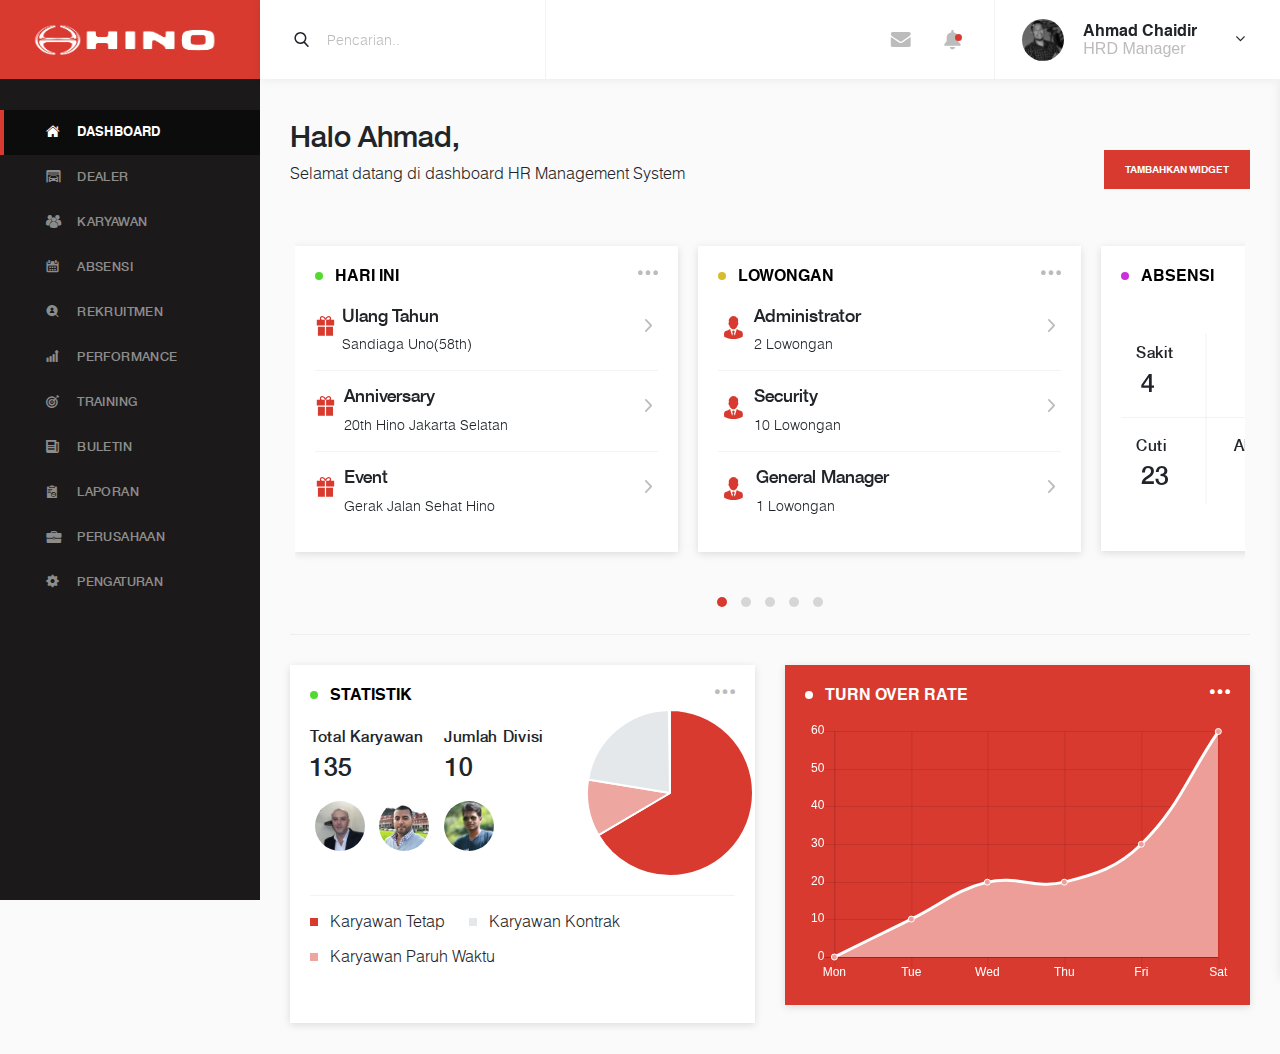
==== commit ee953415: "adding notification" ====
--- a/index.html
+++ b/index.html
@@ -568,7 +568,8 @@
         </div>
 
         <div class="col-md-6">
-        <div id="mySidenav" class="sidenav">
+        <div class="sidenav">
+
             <!-- <a href="javascript:void(0)" class="closebtn" onclick="closeNav()">&times;</a> -->
            
                 <div class="header-action clean-padding border-bottom">
@@ -578,11 +579,48 @@
                     </nav>
                 </div>
 
+                <div class="content-qv qv-p-top">
+                    <div class="col-xs-6"><img src="img/avatar/3.jpg" alt="" class="avatar-card qv-avatar"></div>
+                    <div class="col-xs-6"> <span class="qv-ava">Muhammad Badrun <span class="qv-ket"> mengajukan izin sakit</span></span>
+                        <p class="qv-jam">2 jam lalu</p></div>                   
+                </div>
+                <div class="divider-2"></div>
+
                 <div class="content-qv">
-                    <img src="img/avatar/3.jpg" alt="" class="avatar-card">
-                    <span>Muhammad<span>mengajukan</span></span>
-                    <p>2 jam lalu</p>
-                </div>
+                    <div class="col-xs-6"><img src="img/avatar/4.jpg" alt="" class="avatar-card qv-avatar"></div>
+                    <div class="col-xs-6"> <span class="qv-ava">Azrul Azzam <span class="qv-ket"> mengikuti pelatihan kepemimpinan</span></span>
+                        <p class="qv-jam">10 jam lalu</p></div>                   
+                </div>
+                <div class="divider-2"></div>
+
+                <div class="content-qv">
+                    <div class="col-xs-6"><img src="img/avatar/2.jpg" alt="" class="avatar-card qv-avatar"></div>
+                    <div class="col-xs-6"> <span class="qv-ava">M. Ismail Alamsyah <span class="qv-ket"> melamar lowongan security</span></span>
+                        <p class="qv-jam">3 hari lalu</p></div>                   
+                </div>
+                <div class="divider-2"></div>
+
+                <div class="content-qv">
+                    <div class="col-xs-6"><img src="img/avatar/3.jpg" alt="" class="avatar-card qv-avatar"></div>
+                    <div class="col-xs-6"> <span class="qv-ava">Muhammad Badrun <span class="qv-ket"> mengajukan izin sakit</span></span>
+                        <p class="qv-jam">2 jam lalu</p></div>                   
+                </div>
+                <div class="divider-2"></div>
+
+                <div class="content-qv">
+                    <div class="col-xs-6"><img src="img/avatar/3.jpg" alt="" class="avatar-card qv-avatar"></div>
+                    <div class="col-xs-6"> <span class="qv-ava">Muhammad Badrun <span class="qv-ket"> mengajukan izin sakit</span></span>
+                        <p class="qv-jam">2 jam lalu</p></div>                   
+                </div>
+                <div class="divider-2"></div>
+
+                <div class="content-qv">
+                    <div class="col-xs-6"><img src="img/avatar/3.jpg" alt="" class="avatar-card qv-avatar"></div>
+                    <div class="col-xs-6"> <span class="qv-ava">Muhammad Badrun <span class="qv-ket"> mengajukan izin sakit</span></span>
+                        <p class="qv-jam">2 jam lalu</p></div>                   
+                </div>
+                <div class="divider-2"></div>
+
         </div>
     </div>
           
--- a/css/style.css
+++ b/css/style.css
@@ -957,16 +957,26 @@
     top: 5px;
 }
 
+.nav {
+    position: fixed;
+    padding-top: 50px;
+    background-color: #fff;
+    z-index: 1;
+    width: 100%;
+}
+
 .sidenav {
     height: 100%;
-    width: 284px;
+    width: 300px;
     position: fixed;
     z-index: 1;
     top: 80px;
-    right: -284px;
+    right: -300px;
     background-color: #fff;
     overflow-x: hidden;
     transition: 0.5s;
+    box-shadow: 0px 0 10px rgba(0,0,0,0.08);
+    padding-bottom: 75px;
 }
 
 .sidenav.open {
@@ -1005,4 +1015,29 @@
 }
 .header-action .nav-link.nav-link-qv {
     padding: 12px 47px;
+}
+.content-qv {
+    padding: 5px 8px;
+    display: flex;
+}
+.qv-p-top {
+    padding-top: 60px;
+}
+.qv-ava {
+    font-family: "helvetica-bold";
+    color: #000;
+}
+.qv-ket {
+    font-family: "helvetica_light";
+    color: #bcbcbc;
+}
+
+p.qv-jam{
+    margin: 0;
+    font-family: "helvetica_light";
+    color: #bcbcbc;
+}
+
+.qv-avatar {
+    margin: 10px 15px;
 }